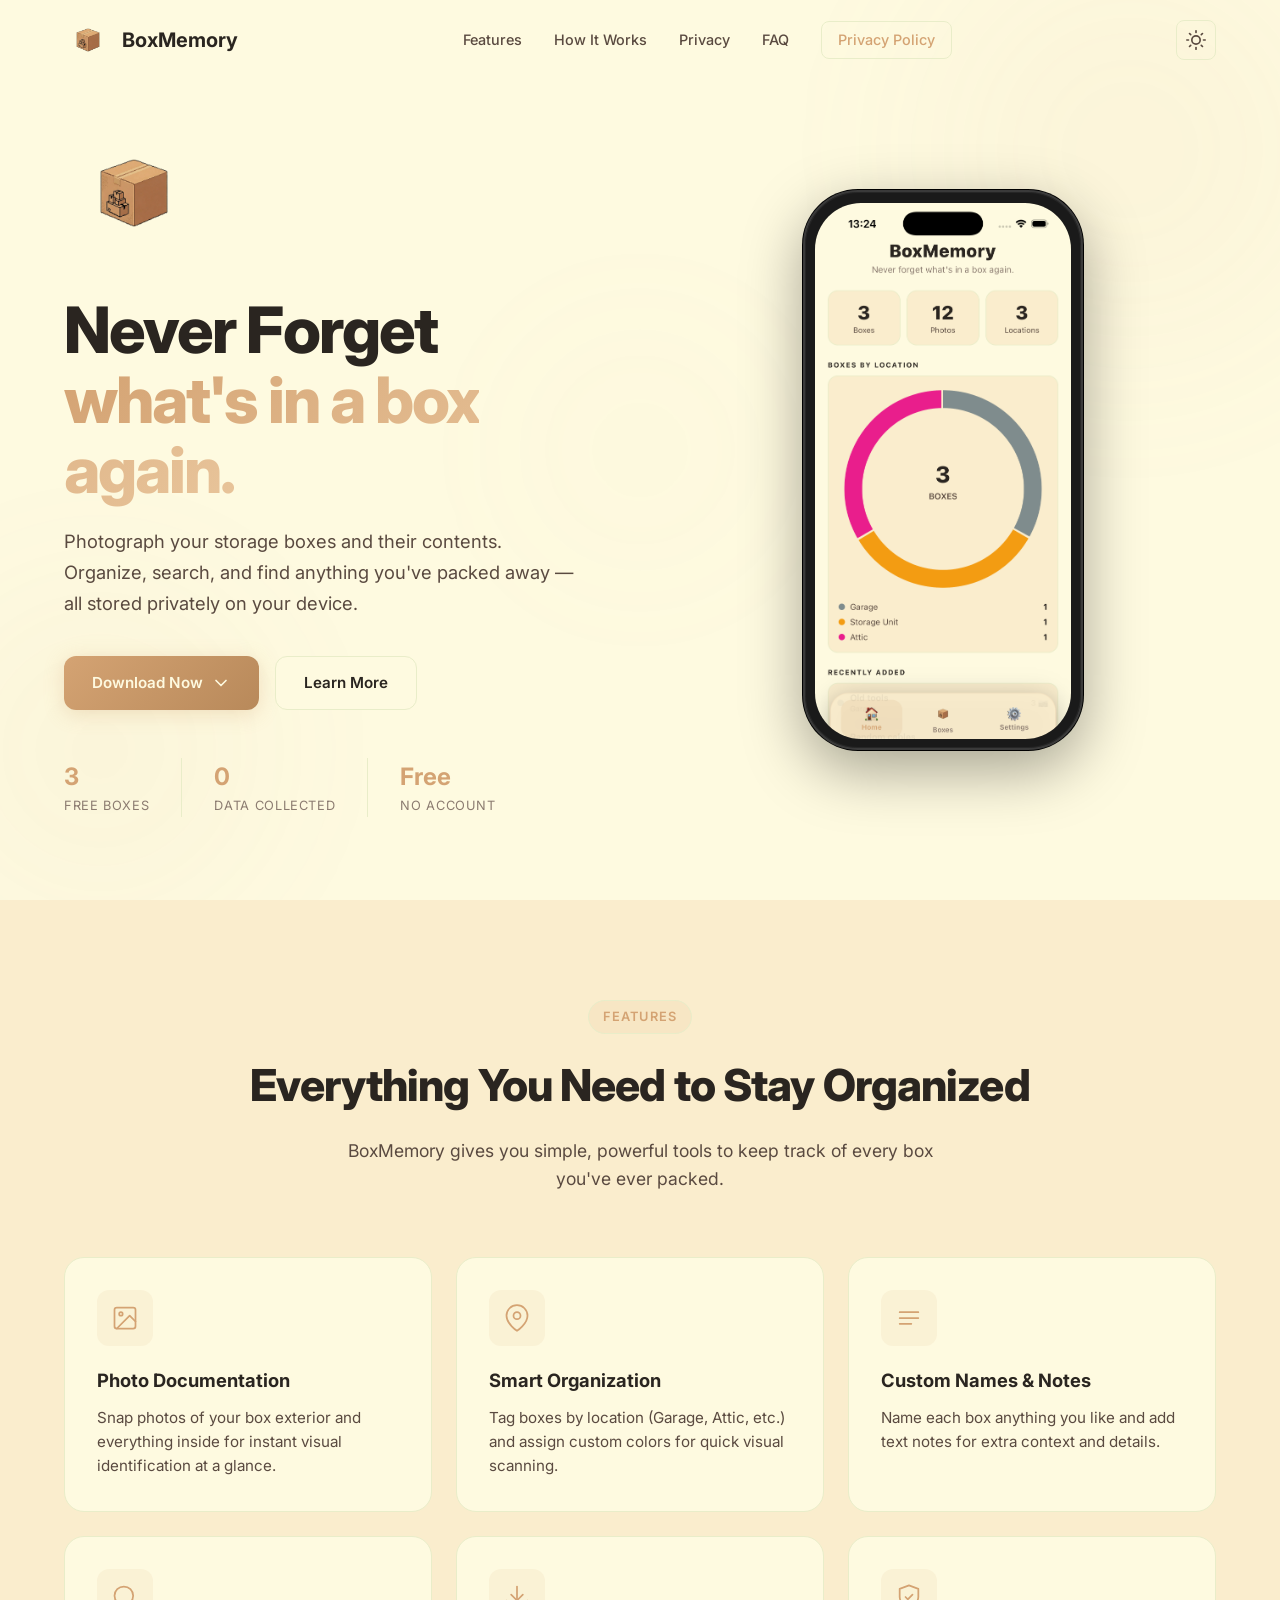
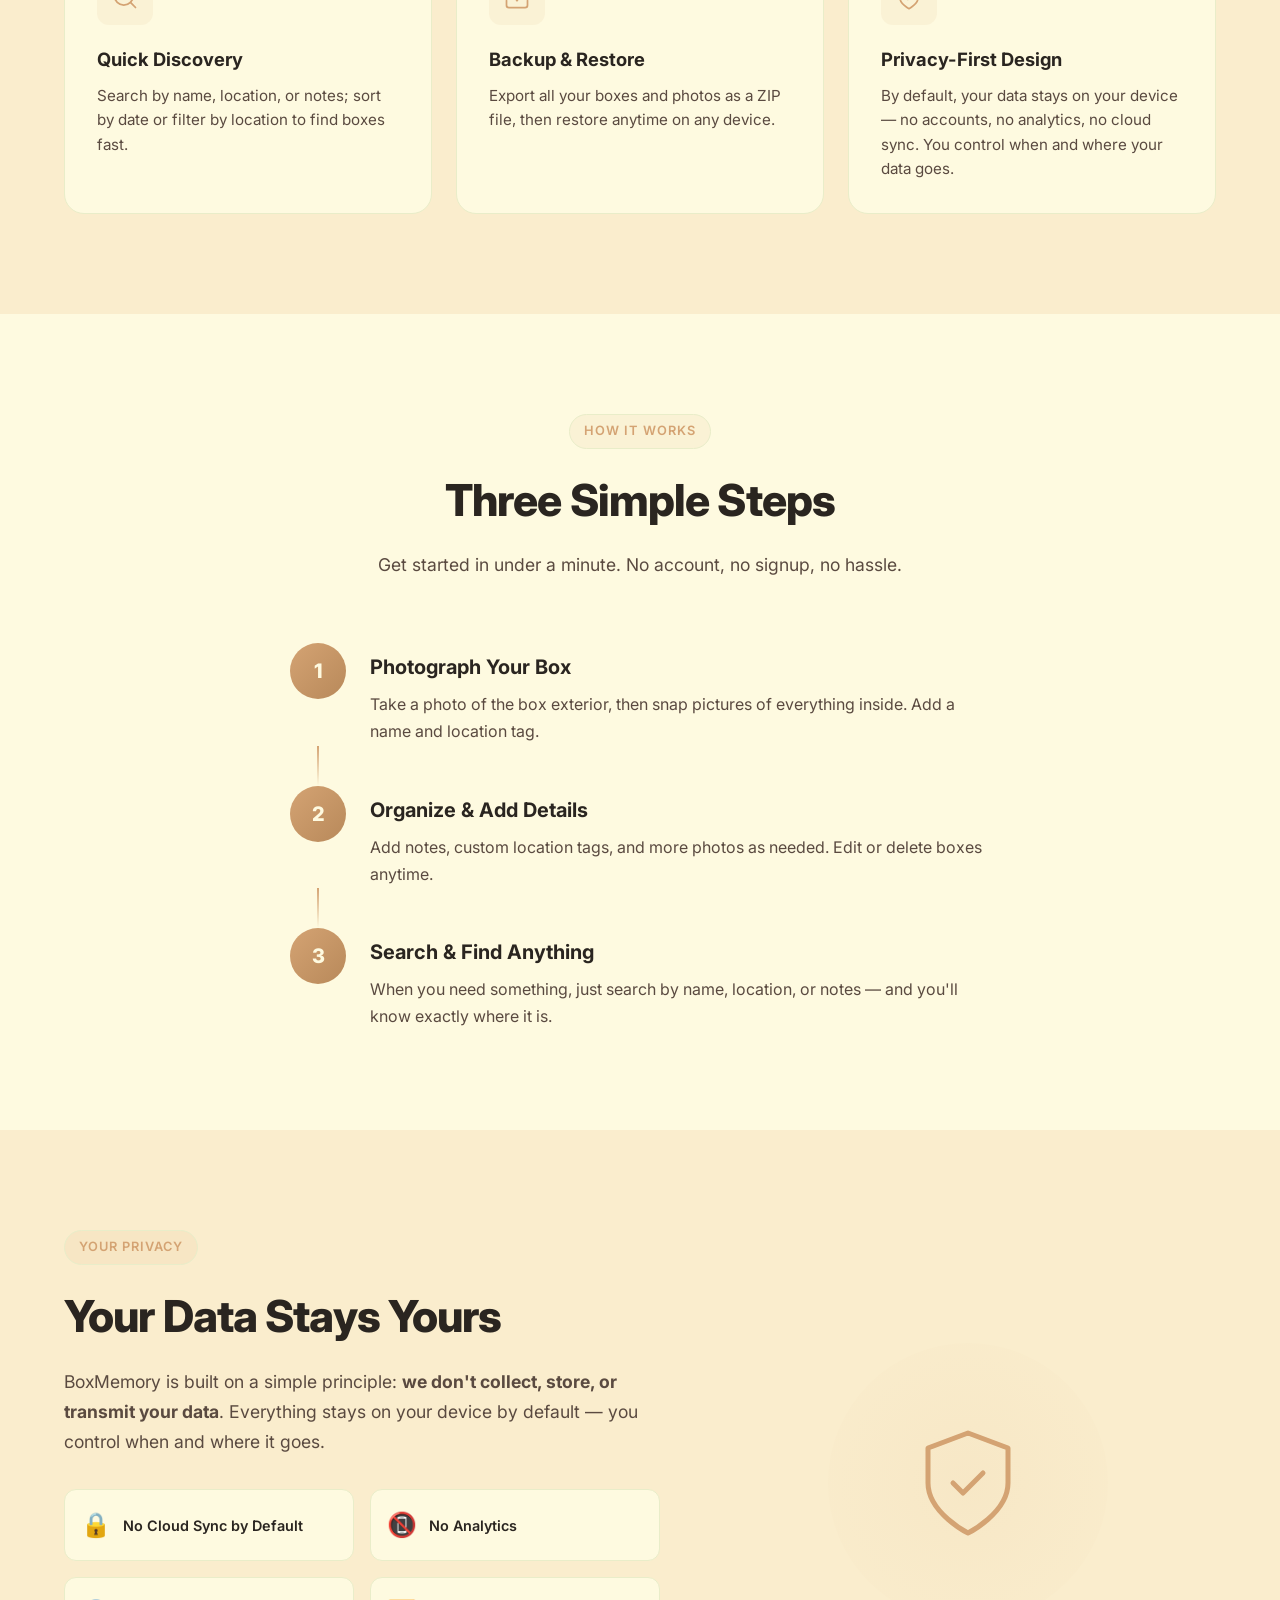
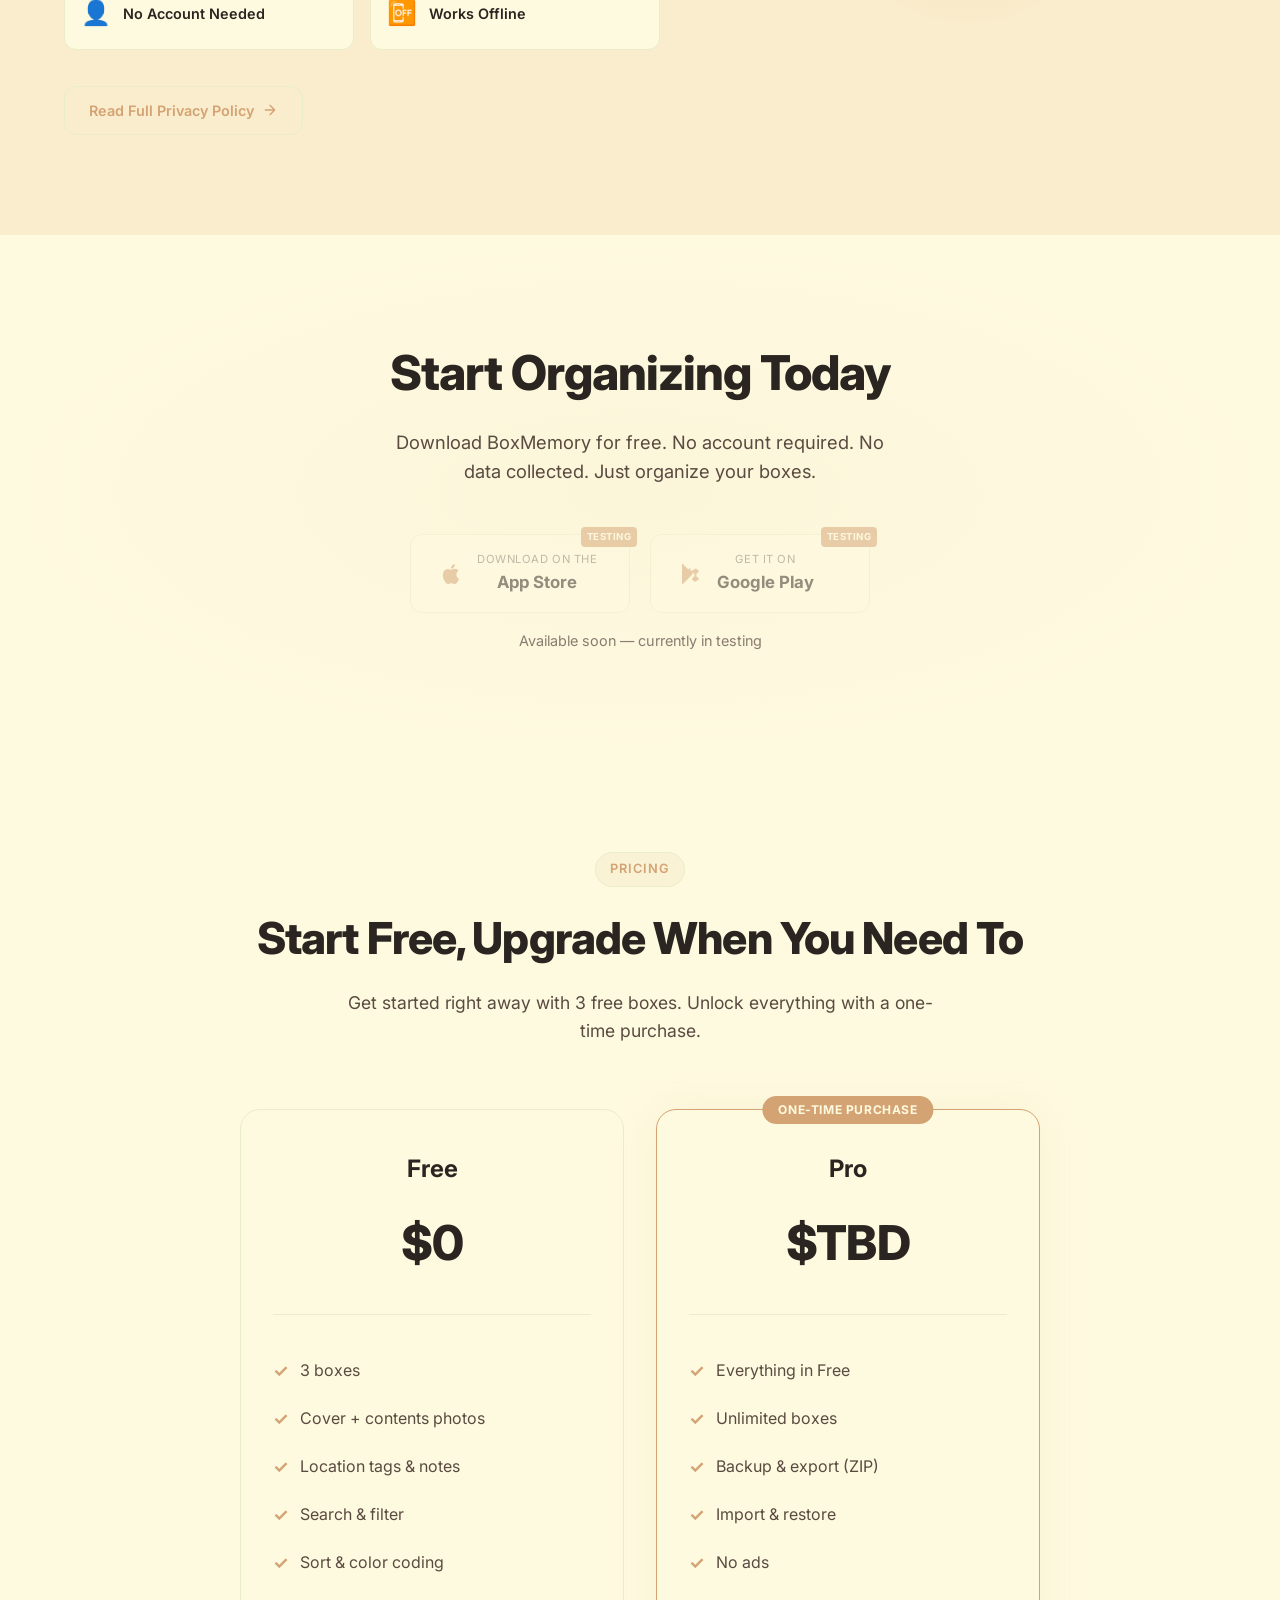
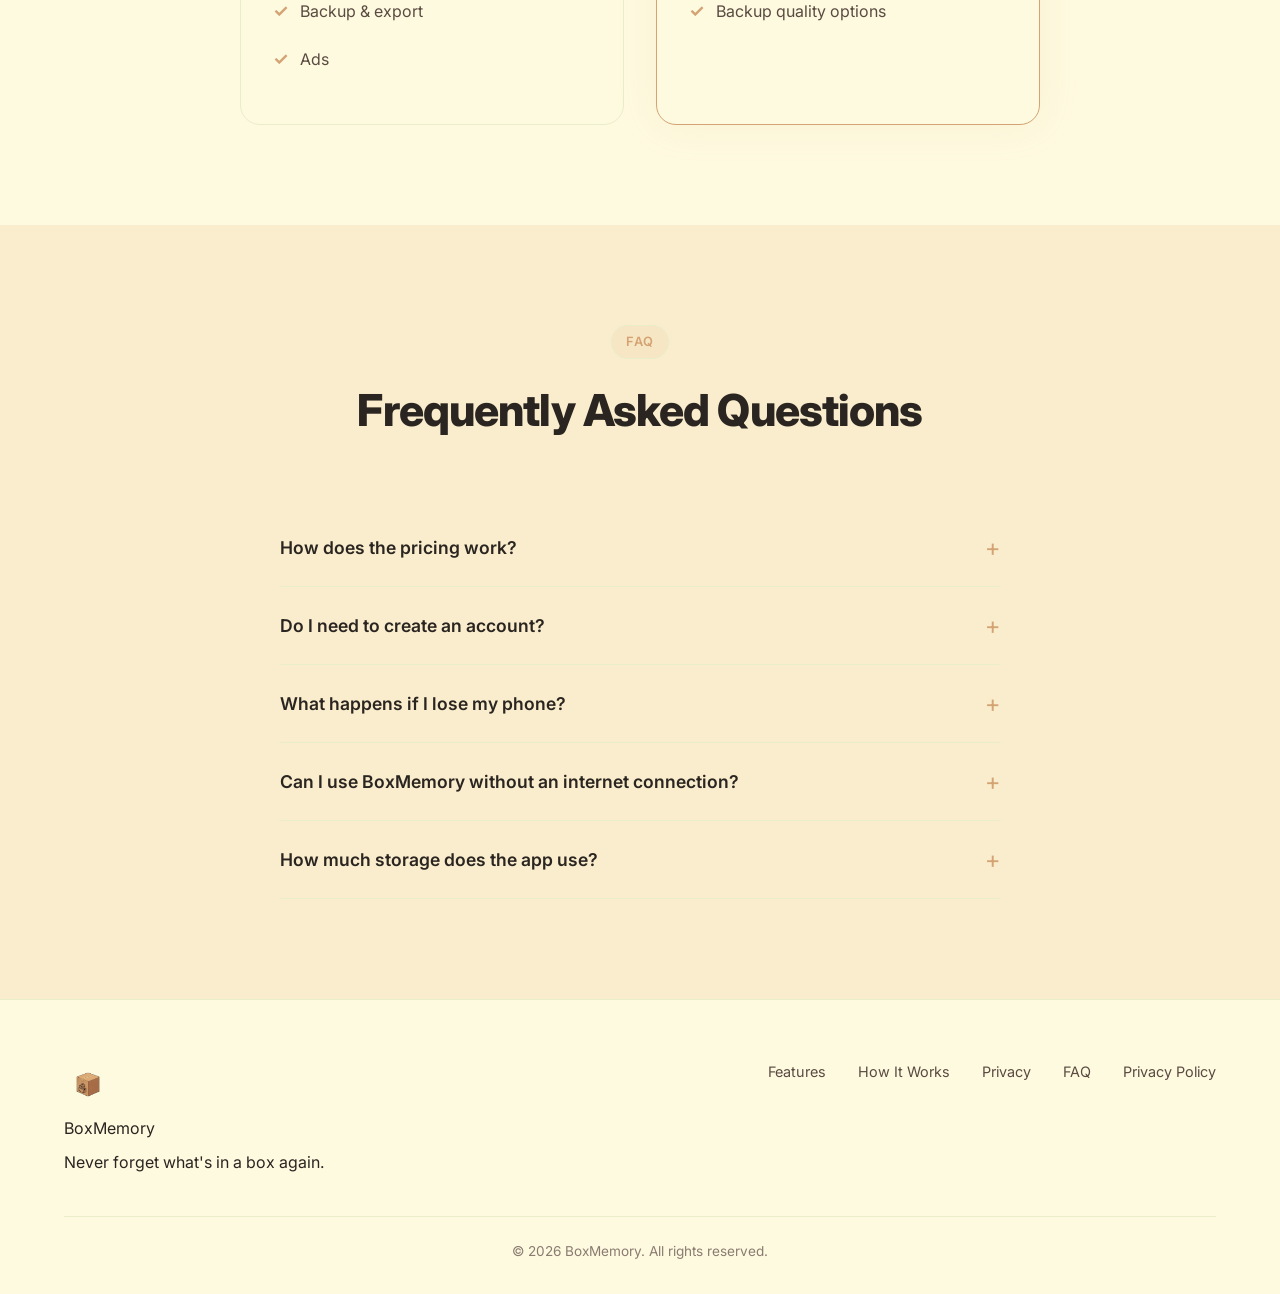
==== index.html @ 11c99234 "Initial commit: BoxMemory landing page" ====
<!DOCTYPE html>
<html lang="en">
<head>
    <meta charset="UTF-8">
    <meta name="viewport" content="width=device-width, initial-scale=1.0">
    <title>BoxMemory — Never Forget What's Packed Away</title>
    <meta name="description" content="Photograph your storage boxes and their contents. Organize, search, and find anything you've packed away — all offline, all on your device.">
    <link rel="preconnect" href="https://fonts.googleapis.com">
    <link rel="preconnect" href="https://fonts.gstatic.com" crossorigin>
    <link href="https://fonts.googleapis.com/css2?family=Inter:wght@400;500;600;700;800&display=swap" rel="stylesheet">
    <link rel="stylesheet" href="styles.css">
    <link rel="icon" href="favicon.ico">
<link rel="icon" type="image/png" sizes="32x32" href="favicon-32x32.png">
<link rel="icon" type="image/png" sizes="16x16" href="favicon-16x16.png">
<link rel="apple-touch-icon" sizes="180x180" href="apple-touch-icon.png">
<link rel="manifest" href="site.webmanifest">
<meta name="theme-color" content="#f5f0ea">
</head>
<body>
    <!-- Navigation -->
    <nav class="nav">
        <div class="nav-container">
            <a href="#" class="nav-logo">
                <img src="assets/logo_pixel.png" alt="BoxMemory" class="nav-logo-img">
                <span class="nav-logo-text">BoxMemory</span>
            </a>
            <div class="nav-links">
                <a href="#features">Features</a>
                <a href="#how-it-works">How It Works</a>
                <a href="#privacy">Privacy</a>
                <a href="#faq">FAQ</a>
                <a href="privacy-policy.html" class="nav-link-privacy">Privacy Policy</a>
            </div>
            <a href="#download" class="nav-cta">Download</a>
            <button class="theme-toggle" aria-label="Toggle theme">
                <svg class="theme-icon-sun" width="20" height="20" viewBox="0 0 24 24" fill="none" stroke="currentColor" stroke-width="2" stroke-linecap="round" stroke-linejoin="round"><circle cx="12" cy="12" r="5"/><line x1="12" y1="1" x2="12" y2="3"/><line x1="12" y1="21" x2="12" y2="23"/><line x1="4.22" y1="4.22" x2="5.64" y2="5.64"/><line x1="18.36" y1="18.36" x2="19.78" y2="19.78"/><line x1="1" y1="12" x2="3" y2="12"/><line x1="21" y1="12" x2="23" y2="12"/><line x1="4.22" y1="19.78" x2="5.64" y2="18.36"/><line x1="18.36" y1="5.64" x2="19.78" y2="4.22"/></svg>
                <svg class="theme-icon-moon" width="20" height="20" viewBox="0 0 24 24" fill="none" stroke="currentColor" stroke-width="2" stroke-linecap="round" stroke-linejoin="round"><path d="M21 12.79A9 9 0 1 1 11.21 3 7 7 0 0 0 21 12.79z"/></svg>
            </button>
            <button class="nav-toggle" aria-label="Toggle menu">
                <span></span>
                <span></span>
                <span></span>
            </button>
        </div>
    </nav>

    <!-- Hero Section -->
    <section class="hero">
        <div class="hero-bg-shapes">
            <div class="hero-shape hero-shape-1"></div>
            <div class="hero-shape hero-shape-2"></div>
            <div class="hero-shape hero-shape-3"></div>
        </div>
        <div class="hero-container">
            <div class="hero-content">
                <img src="assets/logo_pixel.png" alt="BoxMemory" class="hero-logo">

                <h1 class="hero-title">
                    Never Forget
                    <span class="hero-title-highlight">what's in a box again.</span>
                </h1>
                <p class="hero-subtitle">
                    Photograph your storage boxes and their contents. Organize, search, and find anything you've packed away — all stored privately on your device.
                </p>
                <div class="hero-actions">
                    <a href="#download" class="btn btn-primary">
                        <span>Download Now</span>
                        <svg width="20" height="20" viewBox="0 0 24 24" fill="none" stroke="currentColor" stroke-width="2" stroke-linecap="round" stroke-linejoin="round"><path d="M6 9l6 6 6-6"/></svg>
                    </a>
                    <a href="#features" class="btn btn-secondary">
                        Learn More
                    </a>
                </div>
                <div class="hero-stats">
                    <div class="hero-stat">
                        <span class="hero-stat-value">3</span>
                        <span class="hero-stat-label">Free Boxes</span>
                    </div>
                    <div class="hero-stat-divider"></div>
                    <div class="hero-stat">
                        <span class="hero-stat-value">0</span>
                        <span class="hero-stat-label">Data Collected</span>
                    </div>
                    <div class="hero-stat-divider"></div>
                    <div class="hero-stat">
                        <span class="hero-stat-value">Free</span>
                        <span class="hero-stat-label">No Account</span>
                    </div>
                </div>
            </div>
            <div class="hero-visual">
                <div class="hero-phone">
                    <div class="phone-notch"></div>
                    <div class="phone-screen">
                        <img src="assets/main_menu_screenshot.png" alt="BoxMemory app home screen" class="phone-screen-img">
                    </div>
                </div>
            </div>
        </div>
    </section>

    <!-- Features Section -->
    <section id="features" class="features">
        <div class="container">
            <div class="section-header">
                <span class="section-tag">Features</span>
                <h2 class="section-title">Everything You Need to Stay Organized</h2>
                <p class="section-subtitle">
                    BoxMemory gives you simple, powerful tools to keep track of every box you've ever packed.
                </p>
            </div>
            <div class="features-grid">
                <div class="feature-card">
                    <div class="feature-icon">
                        <svg width="28" height="28" viewBox="0 0 24 24" fill="none" stroke="currentColor" stroke-width="1.5" stroke-linecap="round" stroke-linejoin="round"><rect x="3" y="3" width="18" height="18" rx="2"/><circle cx="8.5" cy="8.5" r="1.5"/><path d="m21 15-5-5L5 21"/></svg>
                    </div>
                    <h3 class="feature-title">Photo Documentation</h3>
                    <p class="feature-desc">
                        Snap photos of your box exterior and everything inside for instant visual identification at a glance.
                    </p>
                </div>
                <div class="feature-card">
                    <div class="feature-icon">
                        <svg width="28" height="28" viewBox="0 0 24 24" fill="none" stroke="currentColor" stroke-width="1.5" stroke-linecap="round" stroke-linejoin="round"><path d="M21 10c0 7-9 13-9 13s-9-6-9-13a9 9 0 0 1 18 0z"/><circle cx="12" cy="10" r="3"/></svg>
                    </div>
                    <h3 class="feature-title">Smart Organization</h3>
                    <p class="feature-desc">
                        Tag boxes by location (Garage, Attic, etc.) and assign custom colors for quick visual scanning.
                    </p>
                </div>
                <div class="feature-card">
                    <div class="feature-icon">
                        <svg width="28" height="28" viewBox="0 0 24 24" fill="none" stroke="currentColor" stroke-width="1.5" stroke-linecap="round" stroke-linejoin="round"><path d="M4 7h16M4 12h16M4 17h10"/></svg>
                    </div>
                    <h3 class="feature-title">Custom Names &amp; Notes</h3>
                    <p class="feature-desc">
                        Name each box anything you like and add text notes for extra context and details.
                    </p>
                </div>
                <div class="feature-card">
                    <div class="feature-icon">
                        <svg width="28" height="28" viewBox="0 0 24 24" fill="none" stroke="currentColor" stroke-width="1.5" stroke-linecap="round" stroke-linejoin="round"><circle cx="11" cy="11" r="8"/><path d="m21 21-4.3-4.3"/></svg>
                    </div>
                    <h3 class="feature-title">Quick Discovery</h3>
                    <p class="feature-desc">
                        Search by name, location, or notes; sort by date or filter by location to find boxes fast.
                    </p>
                </div>
                <div class="feature-card">
                    <div class="feature-icon">
                        <svg width="28" height="28" viewBox="0 0 24 24" fill="none" stroke="currentColor" stroke-width="1.5" stroke-linecap="round" stroke-linejoin="round"><path d="M21 15v4a2 2 0 0 1-2 2H5a2 2 0 0 1-2-2v-4"/><polyline points="7 10 12 15 17 10"/><line x1="12" y1="15" x2="12" y2="3"/></svg>
                    </div>
                    <h3 class="feature-title">Backup &amp; Restore</h3>
                    <p class="feature-desc">
                        Export all your boxes and photos as a ZIP file, then restore anytime on any device.
                    </p>
                </div>
                <div class="feature-card">
                    <div class="feature-icon">
                        <svg width="28" height="28" viewBox="0 0 24 24" fill="none" stroke="currentColor" stroke-width="1.5" stroke-linecap="round" stroke-linejoin="round"><path d="M12 22s8-4 8-10V5l-8-3-8 3v7c0 6 8 10 8 10z"/><path d="m9 12 2 2 4-4"/></svg>
                    </div>
                    <h3 class="feature-title">Privacy-First Design</h3>
                    <p class="feature-desc">
                        By default, your data stays on your device — no accounts, no analytics, no cloud sync. You control when and where your data goes.
                    </p>
                </div>
            </div>
        </div>
    </section>

    <!-- How It Works Section -->
    <section id="how-it-works" class="how-it-works">
        <div class="container">
            <div class="section-header">
                <span class="section-tag">How It Works</span>
                <h2 class="section-title">Three Simple Steps</h2>
                <p class="section-subtitle">
                    Get started in under a minute. No account, no signup, no hassle.
                </p>
            </div>
            <div class="steps">
                <div class="step">
                    <div class="step-number">1</div>
                    <div class="step-content">
                        <h3 class="step-title">Photograph Your Box</h3>
                        <p class="step-desc">
                            Take a photo of the box exterior, then snap pictures of everything inside. Add a name and location tag.
                        </p>
                    </div>
                </div>
                <div class="step-connector"></div>
                <div class="step">
                    <div class="step-number">2</div>
                    <div class="step-content">
                        <h3 class="step-title">Organize &amp; Add Details</h3>
                        <p class="step-desc">
                            Add notes, custom location tags, and more photos as needed. Edit or delete boxes anytime.
                        </p>
                    </div>
                </div>
                <div class="step-connector"></div>
                <div class="step">
                    <div class="step-number">3</div>
                    <div class="step-content">
                        <h3 class="step-title">Search &amp; Find Anything</h3>
                        <p class="step-desc">
                            When you need something, just search by name, location, or notes — and you'll know exactly where it is.
                        </p>
                    </div>
                </div>
            </div>
        </div>
    </section>

    <!-- Privacy Section -->
    <section id="privacy" class="privacy">
        <div class="container">
            <div class="privacy-container">
                <div class="privacy-content">
                    <span class="section-tag">Your Privacy</span>
                    <h2 class="section-title">Your Data Stays Yours</h2>
                    <p class="privacy-desc">
                        BoxMemory is built on a simple principle: <strong>we don't collect, store, or transmit your data</strong>. Everything stays on your device by default — you control when and where it goes.
                    </p>
                    <div class="privacy-badges">
                        <div class="privacy-badge">
                            <span class="privacy-badge-icon">🔒</span>
                            <span class="privacy-badge-text">No Cloud Sync by Default</span>
                        </div>
                        <div class="privacy-badge">
                            <span class="privacy-badge-icon">📵</span>
                            <span class="privacy-badge-text">No Analytics</span>
                        </div>
                        <div class="privacy-badge">
                            <span class="privacy-badge-icon">👤</span>
                            <span class="privacy-badge-text">No Account Needed</span>
                        </div>
                        <div class="privacy-badge">
                            <span class="privacy-badge-icon">📴</span>
                            <span class="privacy-badge-text">Works Offline</span>
                        </div>
                    </div>
                    <a href="privacy-policy.html" class="btn btn-outline">
                        Read Full Privacy Policy
                        <svg width="16" height="16" viewBox="0 0 24 24" fill="none" stroke="currentColor" stroke-width="2" stroke-linecap="round" stroke-linejoin="round"><path d="M5 12h14M12 5l7 7-7 7"/></svg>
                    </a>
                </div>
                <div class="privacy-visual">
                    <div class="privacy-shield">
                        <svg width="120" height="120" viewBox="0 0 24 24" fill="none" stroke="currentColor" stroke-width="1" stroke-linecap="round" stroke-linejoin="round"><path d="M12 22s8-4 8-10V5l-8-3-8 3v7c0 6 8 10 8 10z"/><path d="m9 12 2 2 4-4"/></svg>
                    </div>
                </div>
            </div>
        </div>
    </section>

    <!-- Download / CTA Section -->
    <section id="download" class="download">
        <div class="container">
            <div class="download-content">
                <h2 class="download-title">Start Organizing Today</h2>
                <p class="download-subtitle">
                    Download BoxMemory for free. No account required. No data collected. Just organize your boxes.
                </p>
                <div class="download-buttons">
                    <a class="download-btn" aria-label="Download on the App Store" style="pointer-events: none; opacity: 0.5;">
                        <svg width="24" height="24" viewBox="0 0 24 24" fill="currentColor"><path d="M18.71 19.5c-.83 1.24-1.71 2.45-3.05 2.47-1.34.03-1.77-.79-3.29-.79-1.53 0-2 .77-3.27.82-1.31.05-2.3-1.32-3.14-2.53C4.25 17 2.94 12.45 4.7 9.39c.87-1.52 2.43-2.48 4.12-2.51 1.28-.02 2.5.87 3.29.87.78 0 2.26-1.07 3.8-.91.65.03 2.47.26 3.64 1.98-.09.06-2.17 1.28-2.15 3.81.03 3.02 2.65 4.03 2.68 4.04-.03.07-.42 1.44-1.38 2.83M13 3.5c.73-.83 1.94-1.46 2.94-1.5.13 1.17-.34 2.35-1.04 3.19-.69.85-1.83 1.51-2.95 1.42-.15-1.15.41-2.35 1.05-3.11z"/></svg>
                        <div>
                            <span class="download-btn-subtitle">Download on the</span>
                            <span class="download-btn-title">App Store</span>
                        </div>
                        <span class="download-btn-badge">Testing</span>
                    </a>
                    <a class="download-btn" aria-label="Get it on Google Play" style="pointer-events: none; opacity: 0.5;">
                        <svg width="24" height="24" viewBox="0 0 24 24" fill="currentColor"><path d="M3.609 1.814L13.792 12 3.61 22.186a.996.996 0 0 1-.61-.92V2.734a1 1 0 0 1 .609-.92zm11.804 10.095l-2.95-2.95 4.383-2.399 2.29 1.32a1.5 1.5 0 0 1 .367 2.03l-.09.159-3.999 3.999-.001-.06zm-4.383-4.383l2.95 2.95-3.999 3.999-.001.001-2.29 1.32-4.383-2.399 2.95-2.95 4.723-4.723.75-.001zM17.41 14.32l2.95 2.95-4.383 2.399-2.29-1.32a1.5 1.5 0 0 1-.367-2.03l.09-.159 3.999-3.999.001.06z"/></svg>
                        <div>
                            <span class="download-btn-subtitle">Get it on</span>
                            <span class="download-btn-title">Google Play</span>
                        </div>
                        <span class="download-btn-badge">Testing</span>
                    </a>
                </div>
                <p class="download-coming-soon">Available soon — currently in testing</p>
            </div>
        </div>
    </section>

    <!-- Pricing Section -->
    <section id="pricing" class="pricing">
        <div class="container">
            <div class="section-header">
                <span class="section-tag">Pricing</span>
                <h2 class="section-title">Start Free, Upgrade When You Need To</h2>
                <p class="section-subtitle">
                    Get started right away with 3 free boxes. Unlock everything with a one-time purchase.
                </p>
            </div>
            <div class="pricing-grid">
                <div class="pricing-card pricing-free">
                    <div class="pricing-header">
                        <h3 class="pricing-name">Free</h3>
                        <div class="pricing-price">
                            <span class="pricing-amount">$0</span>
                        </div>
                    </div>
                    <ul class="pricing-features">
                        <li><span class="check">✓</span> 3 boxes</li>
                        <li><span class="check">✓</span> Cover + contents photos</li>
                        <li><span class="check">✓</span> Location tags &amp; notes</li>
                        <li><span class="check">✓</span> Search &amp; filter</li>
                        <li><span class="check">✓</span> Sort &amp; color coding</li>
                        <li><span class="check">✓</span> Backup & export</li>
                        <li><span class="check">✓</span> Ads</li>
                    </ul>
                </div>
                <div class="pricing-card pricing-pro">
                    <div class="pricing-badge">One-time purchase</div>
                    <div class="pricing-header">
                        <h3 class="pricing-name">Pro</h3>
                        <div class="pricing-price">
                            <span class="pricing-amount">$TBD</span>
                        </div>
                    </div>
                    <ul class="pricing-features">
                        <li><span class="check">✓</span> Everything in Free</li>
                        <li><span class="check">✓</span> Unlimited boxes</li>
                        <li><span class="check">✓</span> Backup &amp; export (ZIP)</li>
                        <li><span class="check">✓</span> Import &amp; restore</li>
                        <li><span class="check">✓</span> No ads</li>
                        <li><span class="check">✓</span> Backup quality options</li>
                    </ul>
                </div>
            </div>
        </div>
    </section>

    <!-- FAQ Section -->
    <section id="faq" class="faq">
        <div class="container">
            <div class="section-header">
                <span class="section-tag">FAQ</span>
                <h2 class="section-title">Frequently Asked Questions</h2>
            </div>
            <div class="faq-list">
                <div class="faq-item">
                    <button class="faq-question" aria-expanded="false">
                        <span>How does the pricing work?</span>
                        <span class="faq-icon">+</span>
                    </button>
                    <div class="faq-answer">
                        <p>BoxMemory starts free with 3 boxes. When you need more, upgrade to Pro with a one-time purchase to unlock unlimited boxes, backup & export, and remove ads. No subscriptions.</p>
                    </div>
                </div>
                
                <div class="faq-item">
                    <button class="faq-question" aria-expanded="false">
                        <span>Do I need to create an account?</span>
                        <span class="faq-icon">+</span>
                    </button>
                    <div class="faq-answer">
                        <p>No account is needed. BoxMemory works entirely offline on your device. Your data stays on your phone by default — you control when and where it goes.</p>
                    </div>
                </div>
                <div class="faq-item">
                    <button class="faq-question" aria-expanded="false">
                        <span>What happens if I lose my phone?</span>
                        <span class="faq-icon">+</span>
                    </button>
                    <div class="faq-answer">
                        <p>If you've used the built-in backup feature to export your data, you can restore it on a new device. Without a backup, data stored only on your device cannot be recovered.</p>
                    </div>
                </div>
                <div class="faq-item">
                    <button class="faq-question" aria-expanded="false">
                        <span>Can I use BoxMemory without an internet connection?</span>
                        <span class="faq-icon">+</span>
                    </button>
                    <div class="faq-answer">
                        <p>Absolutely. BoxMemory is designed to work 100% offline. You don't need WiFi or cellular data to use any feature.</p>
                    </div>
                </div>
                <div class="faq-item">
                    <button class="faq-question" aria-expanded="false">
                        <span>How much storage does the app use?</span>
                        <span class="faq-icon">+</span>
                    </button>
                    <div class="faq-answer">
                        <p>The app itself is lightweight. Storage usage depends on how many photos you add — photos are compressed to keep file sizes reasonable.</p>
                    </div>
                </div>
            </div>
        </div>
    </section>

    <!-- Footer -->
    <footer class="footer">
        <div class="container">
            <div class="footer-content">
                <div class="footer-brand">
                    <img src="assets/logo_pixel.png" alt="BoxMemory" class="nav-logo-img">
                    <span class="nav-logo-text">BoxMemory</span>
                    <span class="nav-logo-text">Never forget what's in a box again.</span>
                </div>
                <div class="footer-links">
                    <a href="#features">Features</a>
                    <a href="#how-it-works">How It Works</a>
                    <a href="#privacy">Privacy</a>
                    <a href="#faq">FAQ</a>
                    <a href="privacy-policy.html">Privacy Policy</a>
                </div>
            </div>
            <div class="footer-bottom">
                <p>&copy; 2026 BoxMemory. All rights reserved.</p>
            </div>
        </div>
    </footer>

    <script src="script.js"></script>
</body>
</html>
---- styles.css ----
/* ─── Reset & Base ─── */
*, *::before, *::after {
    margin: 0;
    padding: 0;
    box-sizing: border-box;
}

:root {
    /* Dark theme (default) — matches app's DARK palette */
    --bg-primary: #1a1816;
    --bg-secondary: #2a2520;
    --bg-card: #2a2520;
    --bg-card-hover: #332e2a;
    --text-primary: #ccd5ae;
    --text-secondary: #9a9a7e;
    --text-muted: #6b6b58;
    --text-placeholder: #6b6b58;
    --accent: #d4a373;
    --accent-light: #e8c49a;
    --accent-dark: #b8895a;
    --accent-fg: #1a1816;
    --border: #3d3835;
    --border-hover: rgba(212, 163, 115, 0.35);
    --tag-bg: #3d3835;
    --tag-active-bg: #d4a373;
    --tag-active-text: #1a1816;
    --tag-text: #9a9a7e;
    --search-bg: #2a2520;
    --header-bg: #2a2520;
    --danger: #FF6B6B;
    --shadow-sm: 0 2px 8px rgba(0, 0, 0, 0.3);
    --shadow-md: 0 8px 32px rgba(0, 0, 0, 0.4);
    --shadow-lg: 0 16px 64px rgba(0, 0, 0, 0.5);
    --shadow-glow: 0 0 40px rgba(212, 163, 115, 0.15);
    --radius-sm: 8px;
    --radius-md: 12px;
    --radius-lg: 20px;
    --radius-xl: 28px;
    --font: 'Inter', -apple-system, BlinkMacSystemFont, 'Segoe UI', sans-serif;
    --transition: 0.3s cubic-bezier(0.4, 0, 0.2, 1);
}

/* Light theme — matches app's LIGHT palette */
[data-theme="light"] {
    --bg-primary: #fefae0;
    --bg-secondary: #faedcd;
    --bg-card: #fefae0;
    --bg-card-hover: #f5e6c8;
    --text-primary: #2a2520;
    --text-secondary: #5a4a40;
    --text-muted: #8b7b70;
    --text-placeholder: #b3a090;
    --accent: #d4a373;
    --accent-light: #e8c49a;
    --accent-dark: #b8895a;
    --accent-fg: #fefae0;
    --border: #e9edc9;
    --border-hover: rgba(212, 163, 115, 0.5);
    --tag-bg: #e9edc9;
    --tag-active-bg: #d4a373;
    --tag-active-text: #fefae0;
    --tag-text: #5a4a40;
    --search-bg: #e9edc9;
    --header-bg: #faedcd;
    --danger: #E74C3C;
    --shadow-sm: 0 2px 8px rgba(42, 37, 32, 0.08);
    --shadow-md: 0 8px 32px rgba(42, 37, 32, 0.1);
    --shadow-lg: 0 16px 64px rgba(42, 37, 32, 0.12);
    --shadow-glow: 0 0 40px rgba(212, 163, 115, 0.12);
}

html {
    scroll-behavior: smooth;
    -webkit-font-smoothing: antialiased;
    -moz-osx-font-smoothing: grayscale;
}

body {
    font-family: var(--font);
    background: var(--bg-primary);
    color: var(--text-primary);
    line-height: 1.6;
    overflow-x: hidden;
    transition: background 0.4s ease, color 0.4s ease;
}

a {
    text-decoration: none;
    color: inherit;
}

img {
    max-width: 100%;
}

.container {
    max-width: 1200px;
    margin: 0 auto;
    padding: 0 24px;
}

/* ─── Navigation ─── */
.nav {
    position: fixed;
    top: 0;
    left: 0;
    right: 0;
    z-index: 1000;
    padding: 16px 0;
    transition: var(--transition);
    background: transparent;
}

.nav.scrolled {
    background: var(--bg-secondary);
    backdrop-filter: blur(20px);
    -webkit-backdrop-filter: blur(20px);
    border-bottom: 1px solid var(--border);
    padding: 12px 0;
}

.nav-container {
    max-width: 1200px;
    margin: 0 auto;
    padding: 0 24px;
    display: flex;
    align-items: center;
    justify-content: space-between;
}

.nav-logo {
    display: flex;
    align-items: center;
    gap: 10px;
    font-size: 1.25rem;
    font-weight: 700;
    color: var(--text-primary);
    transition: var(--transition);
}

.nav-logo-img {
    width: 48px;
    height: 48px;
    object-fit: contain;
    flex-shrink: 0;
}

.nav-logo:hover {
    color: var(--accent);
}

.nav-links {
    display: flex;
    align-items: center;
    gap: 32px;
}

.nav-links a {
    font-size: 0.9rem;
    font-weight: 500;
    color: var(--text-secondary);
    transition: var(--transition);
    position: relative;
}

.nav-links a::after {
    content: '';
    position: absolute;
    bottom: -4px;
    left: 0;
    width: 0;
    height: 2px;
    background: var(--accent);
    transition: var(--transition);
}

.nav-links a:hover {
    color: var(--text-primary);
}

.nav-links a:hover::after {
    width: 100%;
}

.nav-link-privacy {
    color: var(--accent) !important;
    border: 1px solid var(--border);
    padding: 6px 16px;
    border-radius: var(--radius-sm);
    transition: var(--transition);
}

.nav-link-privacy::after {
    display: none !important;
}

.nav-link-privacy:hover {
    background: var(--border);
    color: var(--accent-light) !important;
}

.nav-cta {
    display: none;
}

.nav-toggle {
    display: none;
    flex-direction: column;
    gap: 5px;
    background: none;
    border: none;
    cursor: pointer;
    padding: 4px;
}

.nav-toggle span {
    width: 24px;
    height: 2px;
    background: var(--text-primary);
    border-radius: 2px;
    transition: var(--transition);
}

/* ─── Theme Toggle ─── */
.theme-toggle {
    display: flex;
    align-items: center;
    justify-content: center;
    width: 40px;
    height: 40px;
    background: none;
    border: 1px solid var(--border);
    border-radius: var(--radius-sm);
    cursor: pointer;
    color: var(--text-secondary);
    transition: var(--transition);
    padding: 0;
}

.theme-toggle:hover {
    border-color: var(--accent);
    color: var(--accent);
}

.theme-icon-sun,
.theme-icon-moon {
    transition: var(--transition);
}

/* Default (dark) state: show moon, hide sun */
.theme-icon-sun {
    display: none;
}

.theme-icon-moon {
    display: block;
}

/* Light state: show sun, hide moon */
[data-theme="light"] .theme-icon-sun {
    display: block;
}

[data-theme="light"] .theme-icon-moon {
    display: none;
}

/* ─── Hero Section ─── */
.hero {
    position: relative;
    min-height: 100vh;
    display: flex;
    align-items: center;
    padding: 120px 0 80px;
    overflow: hidden;
}

.hero-logo {
    width: 140px;
    height: 140px;
    object-fit: contain;
    margin-bottom: 24px;
}

.hero-bg-shapes {
    position: absolute;
    inset: 0;
    pointer-events: none;
    overflow: hidden;
}

.hero-shape {
    position: absolute;
    border-radius: 50%;
    filter: blur(80px);
    opacity: 0.4;
}

.hero-shape-1 {
    width: 500px;
    height: 500px;
    background: radial-gradient(circle, rgba(212, 165, 116, 0.2), transparent);
    top: -100px;
    right: -100px;
}

.hero-shape-2 {
    width: 400px;
    height: 400px;
    background: radial-gradient(circle, rgba(184, 137, 90, 0.15), transparent);
    bottom: -50px;
    left: -100px;
}

.hero-shape-3 {
    width: 300px;
    height: 300px;
    background: radial-gradient(circle, rgba(232, 196, 154, 0.1), transparent);
    top: 50%;
    left: 50%;
    transform: translate(-50%, -50%);
}

.hero-container {
    max-width: 1200px;
    margin: 0 auto;
    padding: 0 24px;
    display: grid;
    grid-template-columns: 1fr 1fr;
    gap: 60px;
    align-items: center;
    position: relative;
    z-index: 1;
}

.hero-badge {
    display: inline-flex;
    align-items: center;
    gap: 8px;
    padding: 8px 16px;
    background: rgba(212, 165, 116, 0.1);
    border: 1px solid var(--border);
    border-radius: 100px;
    font-size: 0.85rem;
    font-weight: 500;
    color: var(--accent);
    margin-bottom: 24px;
}

.hero-badge-dot {
    width: 8px;
    height: 8px;
    background: var(--accent);
    border-radius: 50%;
    animation: pulse 2s ease-in-out infinite;
}

@keyframes pulse {
    0%, 100% { opacity: 1; transform: scale(1); }
    50% { opacity: 0.5; transform: scale(0.8); }
}

.hero-title {
    font-size: clamp(2.5rem, 5vw, 4rem);
    font-weight: 800;
    line-height: 1.1;
    letter-spacing: -0.03em;
    margin-bottom: 20px;
}

.hero-title-highlight {
    background: linear-gradient(135deg, var(--accent), var(--accent-light));
    -webkit-background-clip: text;
    -webkit-text-fill-color: transparent;
    background-clip: text;
}

.hero-subtitle {
    font-size: 1.15rem;
    color: var(--text-secondary);
    line-height: 1.7;
    margin-bottom: 36px;
    max-width: 520px;
}

.hero-actions {
    display: flex;
    gap: 16px;
    margin-bottom: 48px;
    flex-wrap: wrap;
}

.btn {
    display: inline-flex;
    align-items: center;
    gap: 8px;
    padding: 14px 28px;
    border-radius: var(--radius-md);
    font-size: 0.95rem;
    font-weight: 600;
    font-family: var(--font);
    cursor: pointer;
    transition: var(--transition);
    border: none;
}

.btn-primary {
    background: linear-gradient(135deg, var(--accent), var(--accent-dark));
    color: var(--bg-primary);
    box-shadow: 0 4px 20px rgba(212, 165, 116, 0.3);
}

.btn-primary:hover {
    transform: translateY(-2px);
    box-shadow: 0 8px 32px rgba(212, 165, 116, 0.4);
}

.btn-secondary {
    background: var(--bg-card);
    color: var(--text-primary);
    border: 1px solid var(--border);
}

.btn-secondary:hover {
    background: var(--bg-card-hover);
    border-color: var(--border-hover);
}

.btn-outline {
    display: inline-flex;
    align-items: center;
    gap: 8px;
    padding: 12px 24px;
    background: transparent;
    color: var(--accent);
    border: 1px solid var(--border);
    border-radius: var(--radius-md);
    font-size: 0.9rem;
    font-weight: 600;
    font-family: var(--font);
    cursor: pointer;
    transition: var(--transition);
}

.btn-outline:hover {
    background: rgba(212, 165, 116, 0.1);
    border-color: var(--accent);
}

.hero-stats {
    display: flex;
    gap: 32px;
}

.hero-stat {
    display: flex;
    flex-direction: column;
}

.hero-stat-value {
    font-size: 1.5rem;
    font-weight: 700;
    color: var(--accent);
}

.hero-stat-label {
    font-size: 0.8rem;
    color: var(--text-muted);
    text-transform: uppercase;
    letter-spacing: 0.05em;
}

.hero-stat-divider {
    width: 1px;
    background: var(--border);
    align-self: stretch;
}

/* ─── Phone Mockup ─── */
.hero-visual {
    display: flex;
    justify-content: center;
    align-items: center;
}

.hero-phone {
    width: 280px;
    height: 560px;
    background: #1a1a1a;
    border-radius: 55px;
    border: 2px solid #3a3a3a;
    padding: 10px;
    box-shadow: 0 0 0 1px #000, 0 20px 60px rgba(0, 0, 0, 0.35), inset 0 0 0 1px rgba(255, 255, 255, 0.05);
    position: relative;
}



.phone-screen {
    background: #000;
    border-radius: 46px;
    height: 100%;
    overflow: hidden;
    margin-top: 1px;
    position: relative;
}

.phone-screen-img {
    width: 100%;
    height: 100%;
    object-fit: cover;
    object-position: top center;
    display: block;
}

.phone-screen-header {
    display: flex;
    justify-content: space-between;
    align-items: center;
    padding: 16px 16px 12px;
    border-bottom: 1px solid var(--border);
}

.phone-screen-title {
    font-size: 0.9rem;
    font-weight: 700;
    color: var(--text-primary);
}

.phone-screen-search {
    font-size: 1rem;
}

.phone-box-list {
    padding: 8px;
}

.phone-box-item {
    display: flex;
    align-items: center;
    gap: 12px;
    padding: 10px 12px;
    border-radius: var(--radius-sm);
    margin-bottom: 4px;
    transition: var(--transition);
}

.phone-box-item:hover {
    background: var(--bg-card);
}

.phone-box-thumb {
    width: 48px;
    height: 48px;
    border-radius: var(--radius-sm);
    flex-shrink: 0;
}

.thumb-1 { background: linear-gradient(135deg, #4a3728, #6b5240); }
.thumb-2 { background: linear-gradient(135deg, #3a4a3a, #5a6b5a); }
.thumb-3 { background: linear-gradient(135deg, #4a3a4a, #6b5a6b); }
.thumb-4 { background: linear-gradient(135deg, #3a3a4a, #5a5a6b); }

.phone-box-info {
    display: flex;
    flex-direction: column;
    min-width: 0;
}

.phone-box-name {
    font-size: 0.85rem;
    font-weight: 600;
    color: var(--text-primary);
    white-space: nowrap;
    overflow: hidden;
    text-overflow: ellipsis;
}

.phone-box-location {
    font-size: 0.75rem;
    color: var(--text-muted);
}

/* ─── Section Shared ─── */
.section-tag {
    display: inline-block;
    padding: 6px 14px;
    background: rgba(212, 165, 116, 0.1);
    border: 1px solid var(--border);
    border-radius: 100px;
    font-size: 0.8rem;
    font-weight: 600;
    color: var(--accent);
    text-transform: uppercase;
    letter-spacing: 0.08em;
    margin-bottom: 16px;
}

.section-header {
    text-align: center;
    margin-bottom: 64px;
}

.section-title {
    font-size: clamp(2rem, 4vw, 2.75rem);
    font-weight: 800;
    letter-spacing: -0.02em;
    margin-bottom: 16px;
}

.section-subtitle {
    font-size: 1.1rem;
    color: var(--text-secondary);
    max-width: 600px;
    margin: 0 auto;
}

/* ─── Features Section ─── */
.features {
    padding: 100px 0;
    background: var(--bg-secondary);
}

.features-grid {
    display: grid;
    grid-template-columns: repeat(3, 1fr);
    gap: 24px;
}

.feature-card {
    background: var(--bg-card);
    border: 1px solid var(--border);
    border-radius: var(--radius-lg);
    padding: 32px;
    transition: var(--transition);
    position: relative;
    overflow: hidden;
}

.feature-card::before {
    content: '';
    position: absolute;
    top: 0;
    left: 0;
    right: 0;
    height: 3px;
    background: linear-gradient(90deg, transparent, var(--accent), transparent);
    opacity: 0;
    transition: var(--transition);
}

.feature-card:hover {
    border-color: var(--border-hover);
    transform: translateY(-4px);
    box-shadow: var(--shadow-md);
}

.feature-card:hover::before {
    opacity: 1;
}

.feature-icon {
    width: 56px;
    height: 56px;
    display: flex;
    align-items: center;
    justify-content: center;
    background: rgba(212, 165, 116, 0.1);
    border-radius: var(--radius-md);
    margin-bottom: 20px;
    color: var(--accent);
}

.feature-title {
    font-size: 1.15rem;
    font-weight: 700;
    margin-bottom: 10px;
}

.feature-desc {
    font-size: 0.95rem;
    color: var(--text-secondary);
    line-height: 1.6;
}

/* ─── How It Works ─── */
.how-it-works {
    padding: 100px 0;
}

.steps {
    max-width: 700px;
    margin: 0 auto;
}

.step {
    display: flex;
    gap: 24px;
    align-items: flex-start;
}

.step-number {
    width: 56px;
    height: 56px;
    flex-shrink: 0;
    display: flex;
    align-items: center;
    justify-content: center;
    background: linear-gradient(135deg, var(--accent), var(--accent-dark));
    color: var(--bg-primary);
    font-size: 1.25rem;
    font-weight: 800;
    border-radius: 50%;
}

.step-content {
    padding-top: 8px;
}

.step-title {
    font-size: 1.25rem;
    font-weight: 700;
    margin-bottom: 8px;
}

.step-desc {
    font-size: 1rem;
    color: var(--text-secondary);
    line-height: 1.7;
}

.step-connector {
    width: 2px;
    height: 40px;
    margin-left: 27px;
    background: linear-gradient(to bottom, var(--accent), transparent);
}

/* ─── Privacy Section ─── */
.privacy {
    padding: 100px 0;
    background: var(--bg-secondary);
}

.privacy-container {
    display: grid;
    grid-template-columns: 1.2fr 1fr;
    gap: 60px;
    align-items: center;
}

.privacy-desc {
    font-size: 1.1rem;
    color: var(--text-secondary);
    line-height: 1.7;
    margin-bottom: 32px;
}

.privacy-badges {
    display: grid;
    grid-template-columns: 1fr 1fr;
    gap: 16px;
    margin-bottom: 36px;
}

.privacy-badge {
    display: flex;
    align-items: center;
    gap: 12px;
    padding: 16px;
    background: var(--bg-card);
    border: 1px solid var(--border);
    border-radius: var(--radius-md);
    transition: var(--transition);
}

.privacy-badge:hover {
    border-color: var(--border-hover);
}

.privacy-badge-icon {
    font-size: 1.5rem;
}

.privacy-badge-text {
    font-size: 0.9rem;
    font-weight: 600;
    color: var(--text-primary);
}

.privacy-visual {
    display: flex;
    justify-content: center;
    align-items: center;
}

.privacy-shield {
    width: 280px;
    height: 280px;
    display: flex;
    align-items: center;
    justify-content: center;
    background: radial-gradient(circle, rgba(212, 165, 116, 0.08), transparent);
    border-radius: 50%;
    color: var(--accent);
    animation: float 6s ease-in-out infinite;
}

@keyframes float {
    0%, 100% { transform: translateY(0); }
    50% { transform: translateY(-16px); }
}

/* ─── Download Section ─── */
.download {
    padding: 100px 0;
    position: relative;
    overflow: hidden;
}

.download::before {
    content: '';
    position: absolute;
    inset: 0;
    background: radial-gradient(ellipse at center, rgba(212, 165, 116, 0.06), transparent 70%);
    pointer-events: none;
}

.download-content {
    text-align: center;
    position: relative;
    z-index: 1;
}

.download-title {
    font-size: clamp(2rem, 4vw, 3rem);
    font-weight: 800;
    letter-spacing: -0.02em;
    margin-bottom: 16px;
}

.download-subtitle {
    font-size: 1.15rem;
    color: var(--text-secondary);
    margin-bottom: 48px;
    max-width: 500px;
    margin-left: auto;
    margin-right: auto;
}

.download-buttons {
    display: flex;
    gap: 20px;
    justify-content: center;
    flex-wrap: wrap;
}

.download-btn {
    display: flex;
    align-items: center;
    gap: 14px;
    padding: 16px 28px;
    background: var(--bg-card);
    border: 1px solid var(--border);
    border-radius: var(--radius-md);
    transition: var(--transition);
    min-width: 220px;
}

.download-btn:hover {
    border-color: var(--accent);
    background: var(--bg-card-hover);
    transform: translateY(-2px);
    box-shadow: var(--shadow-md);
}

.download-btn svg {
    flex-shrink: 0;
    color: var(--accent);
}

.download-btn-subtitle {
    display: block;
    font-size: 0.7rem;
    color: var(--text-muted);
    text-transform: uppercase;
    letter-spacing: 0.05em;
}

.download-btn-title {
    display: block;
    font-size: 1.05rem;
    font-weight: 700;
    color: var(--text-primary);
}

.download-btn-badge {
    position: absolute;
    top: -8px;
    right: -8px;
    background: var(--accent);
    color: var(--accent-fg);
    font-size: 0.6rem;
    font-weight: 700;
    padding: 2px 6px;
    border-radius: 4px;
    text-transform: uppercase;
    letter-spacing: 0.05em;
}

.download-btn {
    position: relative;
}

.download-coming-soon {
    text-align: center;
    color: var(--text-muted);
    font-size: 0.9rem;
    margin-top: 16px;
}

/* ─── Pricing Section ─── */
.pricing {
    padding: 100px 0;
    background: var(--bg-primary);
}

.pricing-grid {
    display: grid;
    grid-template-columns: repeat(2, 1fr);
    gap: 32px;
    max-width: 800px;
    margin: 0 auto;
}

.pricing-card {
    background: var(--bg-card);
    border: 1px solid var(--border);
    border-radius: var(--radius-lg);
    padding: 40px 32px;
    transition: var(--transition);
    position: relative;
}

.pricing-card:hover {
    transform: translateY(-4px);
    box-shadow: var(--shadow-md);
}

.pricing-pro {
    border-color: var(--accent);
    box-shadow: var(--shadow-glow);
}

.pricing-badge {
    position: absolute;
    top: -14px;
    left: 50%;
    transform: translateX(-50%);
    background: var(--accent);
    color: var(--accent-fg);
    font-size: 0.75rem;
    font-weight: 700;
    padding: 4px 16px;
    border-radius: 20px;
    text-transform: uppercase;
    letter-spacing: 0.05em;
    white-space: nowrap;
}

.pricing-header {
    text-align: center;
    margin-bottom: 32px;
    padding-bottom: 32px;
    border-bottom: 1px solid var(--border);
}

.pricing-name {
    font-size: 1.5rem;
    font-weight: 700;
    margin-bottom: 16px;
    color: var(--text-primary);
}

.pricing-price {
    display: flex;
    align-items: baseline;
    justify-content: center;
    gap: 4px;
}

.pricing-amount {
    font-size: 3rem;
    font-weight: 800;
    color: var(--text-primary);
    letter-spacing: -0.02em;
}

.pricing-period {
    font-size: 1rem;
    color: var(--text-muted);
}

.pricing-features {
    list-style: none;
    padding: 0;
    margin: 0;
}

.pricing-features li {
    display: flex;
    align-items: center;
    gap: 12px;
    padding: 10px 0;
    font-size: 1rem;
    color: var(--text-secondary);
}

.pricing-features .check {
    color: var(--accent);
    font-weight: 700;
    font-size: 1.1rem;
}

.pricing-features .cross {
    color: var(--text-muted);
    font-size: 1rem;
}

.pricing-features li.disabled {
    opacity: 0.4;
}

@media (max-width: 768px) {
    .pricing-grid {
        grid-template-columns: 1fr;
        max-width: 360px;
    }
}

/* ─── FAQ Section ─── */
.faq {
    padding: 100px 0;
    background: var(--bg-secondary);
}

.faq-list {
    max-width: 720px;
    margin: 0 auto;
}

.faq-item {
    border-bottom: 1px solid var(--border);
}

.faq-question {
    width: 100%;
    display: flex;
    justify-content: space-between;
    align-items: center;
    padding: 24px 0;
    background: none;
    border: none;
    cursor: pointer;
    font-family: var(--font);
    text-align: left;
}

.faq-question span:first-child {
    font-size: 1.1rem;
    font-weight: 600;
    color: var(--text-primary);
    transition: var(--transition);
}

.faq-question:hover span:first-child {
    color: var(--accent);
}

.faq-icon {
    font-size: 1.5rem;
    color: var(--accent);
    transition: var(--transition);
    flex-shrink: 0;
    margin-left: 16px;
}

.faq-item.active .faq-icon {
    transform: rotate(45deg);
}

.faq-answer {
    max-height: 0;
    overflow: hidden;
    transition: max-height 0.4s ease, padding 0.4s ease;
}

.faq-item.active .faq-answer {
    max-height: 200px;
}

.faq-answer p {
    padding-bottom: 24px;
    font-size: 1rem;
    color: var(--text-secondary);
    line-height: 1.7;
}

/* ─── Footer ─── */
.footer {
    padding: 60px 0 32px;
    border-top: 1px solid var(--border);
}

.footer-content {
    display: flex;
    justify-content: space-between;
    align-items: flex-start;
    gap: 40px;
    margin-bottom: 40px;
    flex-wrap: wrap;
}

.footer-brand {
    display: flex;
    flex-direction: column;
    gap: 8px;
}

.footer-brand .nav-logo {
    font-size: 1.2rem;
}

.footer-tagline {
    font-size: 0.9rem;
    color: var(--text-muted);
    margin-left: 34px;
}

.footer-links {
    display: flex;
    gap: 32px;
    flex-wrap: wrap;
}

.footer-links a {
    font-size: 0.9rem;
    color: var(--text-secondary);
    transition: var(--transition);
}

.footer-links a:hover {
    color: var(--accent);
}

.footer-bottom {
    padding-top: 24px;
    border-top: 1px solid var(--border);
    text-align: center;
}

.footer-bottom p {
    font-size: 0.85rem;
    color: var(--text-muted);
}

/* ─── Responsive ─── */
@media (max-width: 1024px) {
    .hero-container {
        grid-template-columns: 1fr;
        text-align: center;
        gap: 48px;
    }

    .hero-subtitle {
        margin-left: auto;
        margin-right: auto;
    }

    .hero-actions {
        justify-content: center;
    }

    .hero-stats {
        justify-content: center;
    }

    .features-grid {
        grid-template-columns: repeat(2, 1fr);
    }

    .privacy-container {
        grid-template-columns: 1fr;
        text-align: center;
    }

    .privacy-badges {
        max-width: 400px;
        margin-left: auto;
        margin-right: auto;
        margin-bottom: 36px;
    }

    .privacy-visual {
        order: -1;
    }

    .privacy-shield {
        width: 200px;
        height: 200px;
    }
}

@media (max-width: 768px) {
    .nav-links {
        display: none;
        position: fixed;
        top: 0;
        left: 0;
        right: 0;
        bottom: 0;
        background: var(--bg-primary);
        backdrop-filter: blur(20px);
        flex-direction: column;
        justify-content: center;
        align-items: center;
        gap: 24px;
        z-index: 999;
    }

    .nav-links.active {
        display: flex;
    }

    .nav-links.active a {
        font-size: 1.2rem;
    }

    .nav-toggle {
        display: flex;
        z-index: 1001;
    }

    .nav-toggle.active span:nth-child(1) {
        transform: rotate(45deg) translate(5px, 5px);
    }

    .nav-toggle.active span:nth-child(2) {
        opacity: 0;
    }

    .nav-toggle.active span:nth-child(3) {
        transform: rotate(-45deg) translate(5px, -5px);
    }

    .nav-cta {
        display: none;
    }

    .features-grid {
        grid-template-columns: 1fr;
    }

    .hero-phone {
        width: 240px;
        height: 480px;
    }

    .privacy-badges {
        grid-template-columns: 1fr;
    }

    .footer-content {
        flex-direction: column;
        align-items: center;
        text-align: center;
    }

    .footer-tagline {
        margin-left: 0;
    }

    .footer-links {
        justify-content: center;
    }

    .download-buttons {
        flex-direction: column;
        align-items: center;
    }

    .download-btn {
        width: 100%;
        max-width: 280px;
        justify-content: center;
    }
}

@media (max-width: 480px) {
    .hero {
        padding: 100px 0 60px;
    }

    .hero-stats {
        gap: 20px;
    }

    .hero-stat-value {
        font-size: 1.25rem;
    }

    .features,
    .how-it-works,
    .privacy,
    .download,
    .faq {
        padding: 64px 0;
    }

    .section-header {
        margin-bottom: 40px;
    }

    .step {
        gap: 16px;
    }

    .step-number {
        width: 48px;
        height: 48px;
        font-size: 1.1rem;
    }
}
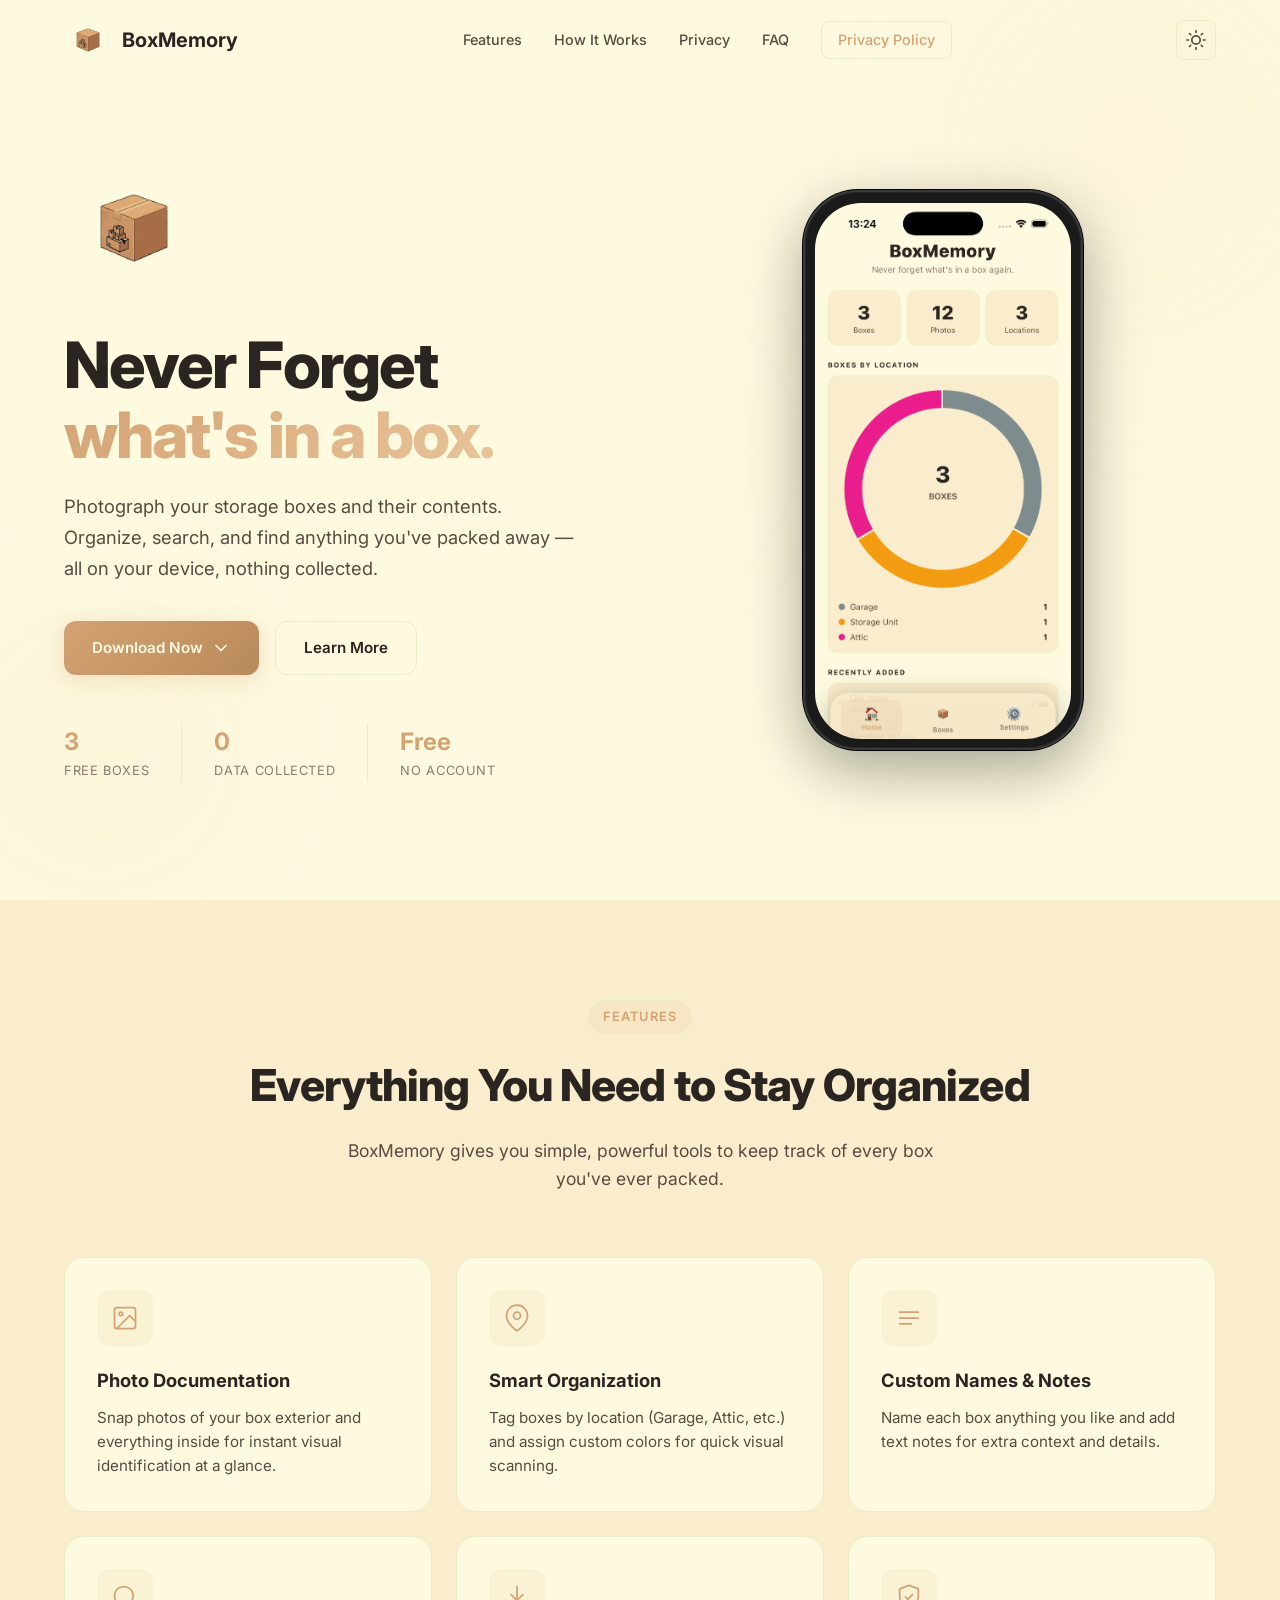
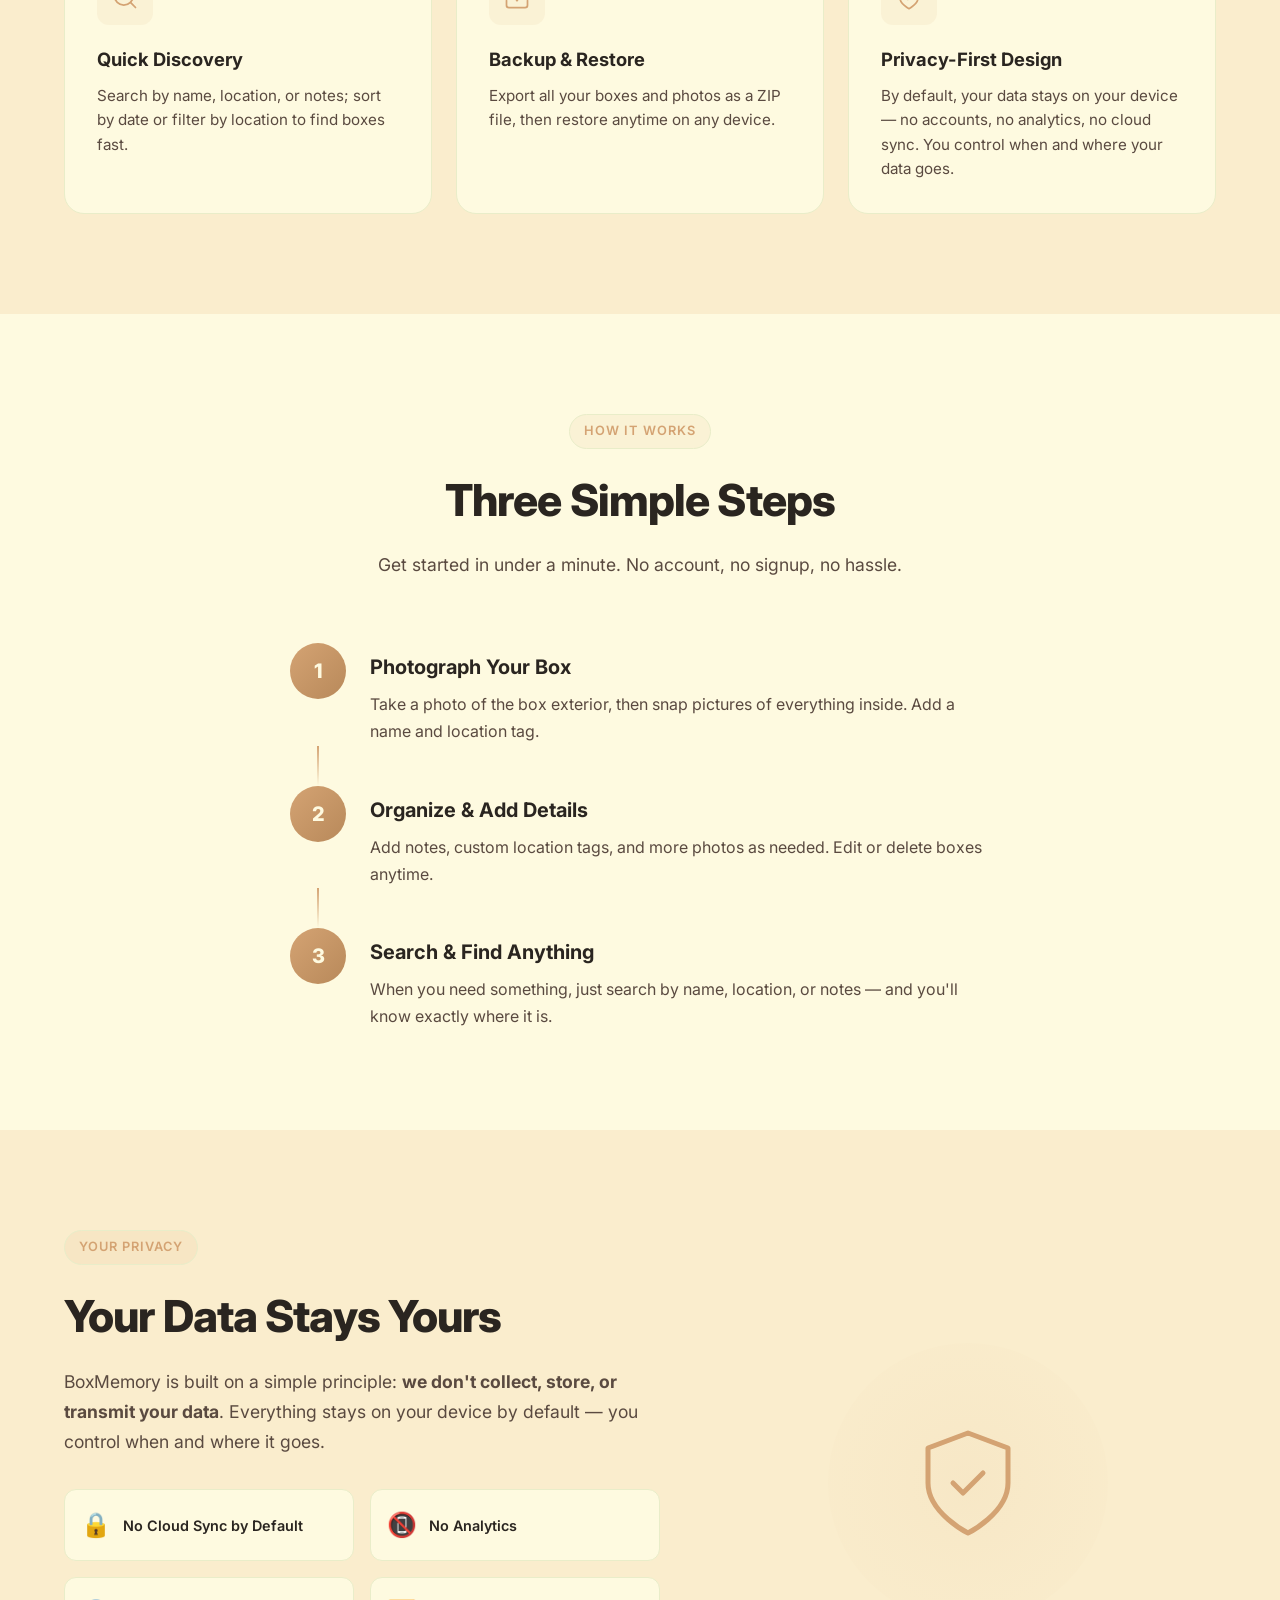
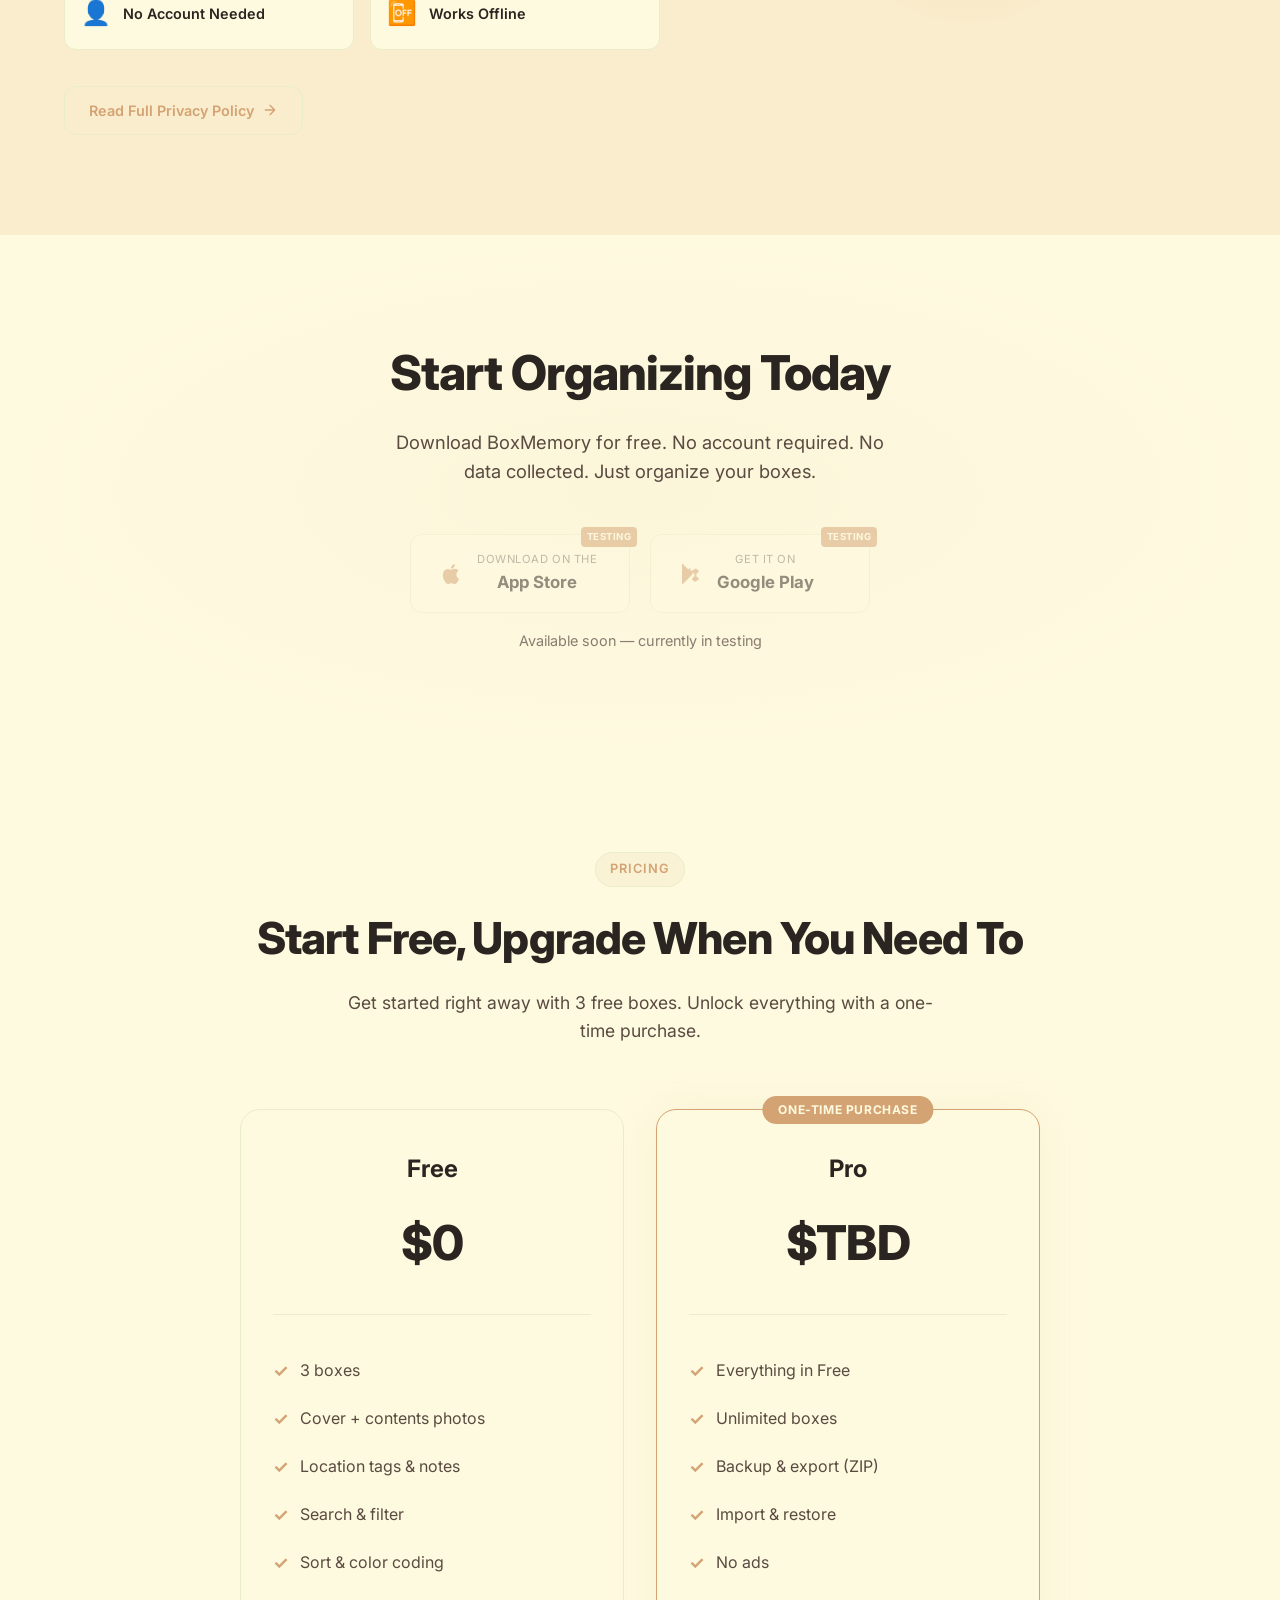
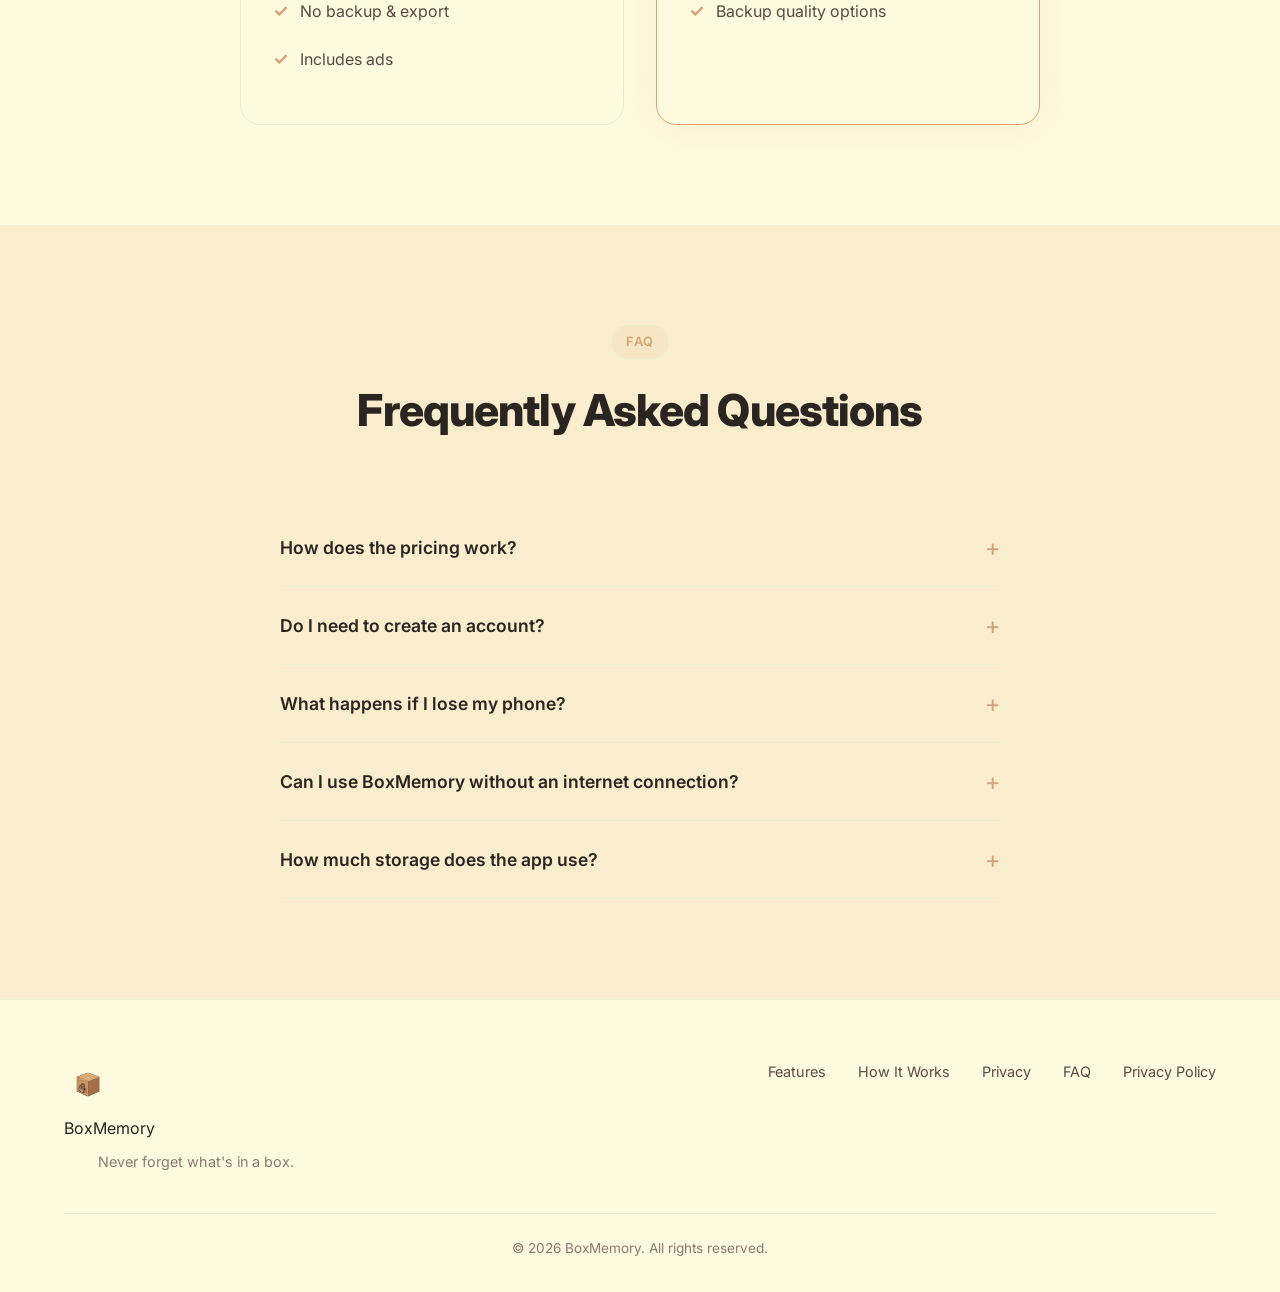
==== commit 73431c8c: "privacy policy updated" ====
--- a/index.html
+++ b/index.html
@@ -57,10 +57,10 @@
 
                 <h1 class="hero-title">
                     Never Forget
-                    <span class="hero-title-highlight">what's in a box again.</span>
+                    <span class="hero-title-highlight">what's in a box.</span>
                 </h1>
                 <p class="hero-subtitle">
-                    Photograph your storage boxes and their contents. Organize, search, and find anything you've packed away — all stored privately on your device.
+                    Photograph your storage boxes and their contents. Organize, search, and find anything you've packed away — all on your device, nothing collected.
                 </p>
                 <div class="hero-actions">
                     <a href="#download" class="btn btn-primary">
@@ -92,7 +92,7 @@
                 <div class="hero-phone">
                     <div class="phone-notch"></div>
                     <div class="phone-screen">
-                        <img src="assets/main_menu_screenshot.png" alt="BoxMemory app home screen" class="phone-screen-img">
+                        <img src="assets/main_menu_screenshot.png" alt="BoxMemory app home screen" class="phone-screen-img" id="phone-screenshot">
                     </div>
                 </div>
             </div>
@@ -309,8 +309,8 @@
                         <li><span class="check">✓</span> Location tags &amp; notes</li>
                         <li><span class="check">✓</span> Search &amp; filter</li>
                         <li><span class="check">✓</span> Sort &amp; color coding</li>
-                        <li><span class="check">✓</span> Backup & export</li>
-                        <li><span class="check">✓</span> Ads</li>
+                        <li><span class="check">✓</span> No backup & export</li>
+                        <li><span class="check">✓</span> Includes ads</li>
                     </ul>
                 </div>
                 <div class="pricing-card pricing-pro">
@@ -399,7 +399,7 @@
                 <div class="footer-brand">
                     <img src="assets/logo_pixel.png" alt="BoxMemory" class="nav-logo-img">
                     <span class="nav-logo-text">BoxMemory</span>
-                    <span class="nav-logo-text">Never forget what's in a box again.</span>
+                    <span class="footer-tagline">Never forget what's in a box.</span>
                 </div>
                 <div class="footer-links">
                     <a href="#features">Features</a>
